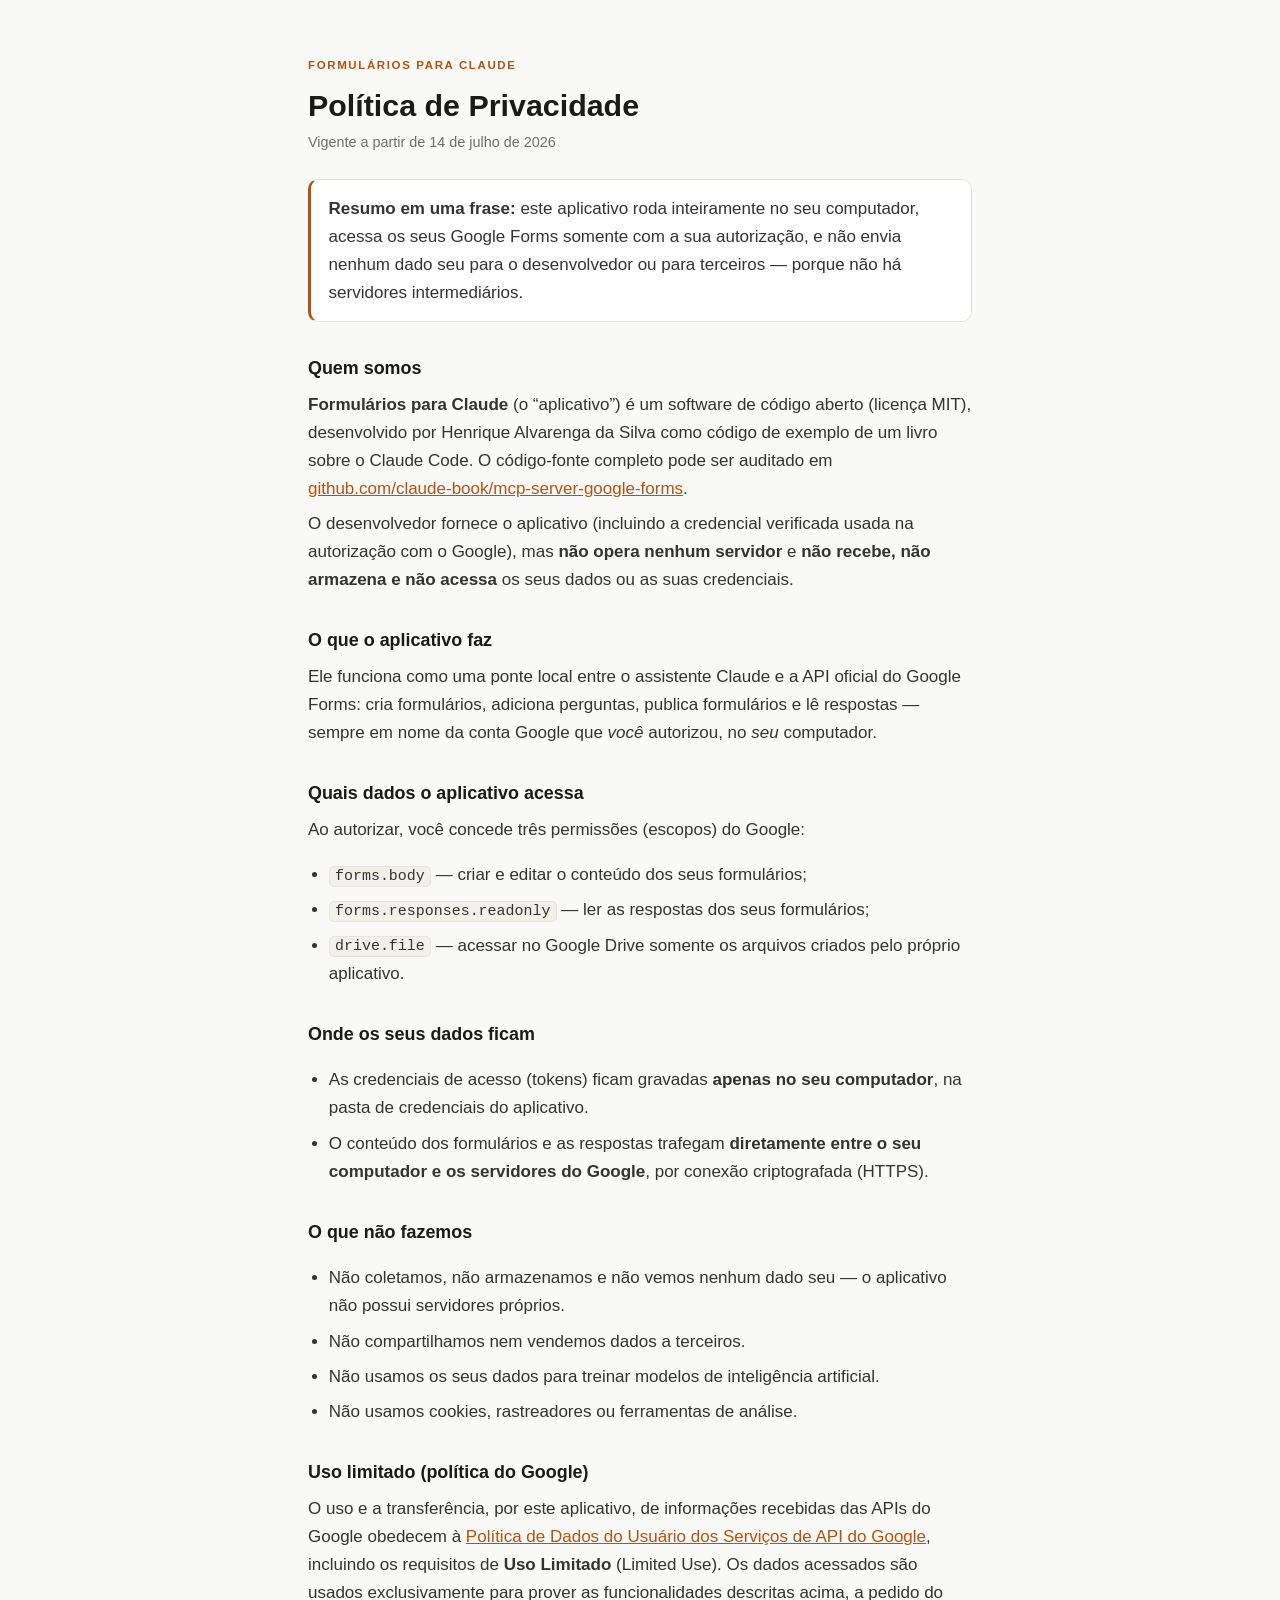
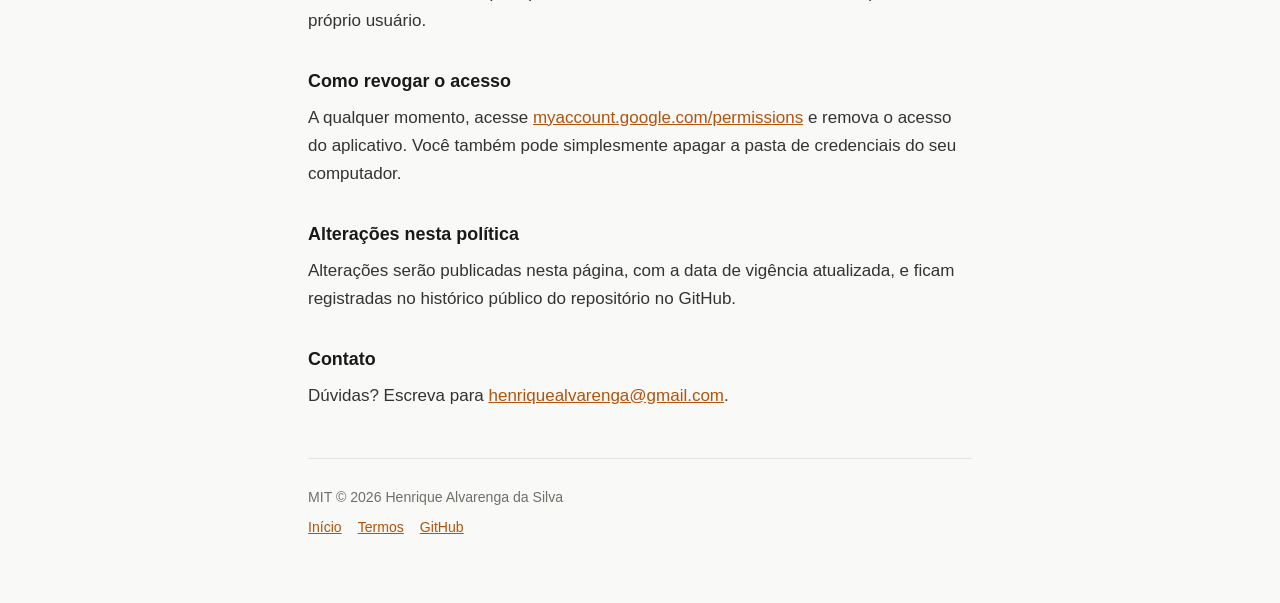
==== privacidade.html @ bb419916 "Add files via upload adicionados paginas para privacidade, termos  do mcp do google forms" ====
<!doctype html>
<html lang="pt-BR">
<head>
<meta charset="utf-8">
<meta name="viewport" content="width=device-width, initial-scale=1">
<title>Política de Privacidade — Formulários para Claude</title>
<link rel="stylesheet" href="styles.css">
</head>
<body>
<div class="wrap">
  <p class="eyebrow">Formulários para Claude</p>
  <h1>Política de Privacidade</h1>
  <p class="date">Vigente a partir de 14 de julho de 2026</p>

  <div class="box">
    <strong>Resumo em uma frase:</strong> este aplicativo roda inteiramente no seu computador,
    acessa os seus Google Forms somente com a sua autorização, e não envia nenhum dado seu
    para o desenvolvedor ou para terceiros — porque não há servidores intermediários.
  </div>

  <h2>Quem somos</h2>
  <p>
    <strong>Formulários para Claude</strong> (o “aplicativo”) é um software de código aberto (licença MIT),
    desenvolvido por Henrique Alvarenga da Silva como código de exemplo de um livro sobre o Claude Code.
    O código-fonte completo pode ser auditado em
    <a href="https://github.com/claude-book/mcp-server-google-forms">github.com/claude-book/mcp-server-google-forms</a>.
  </p>
  <p>
    O desenvolvedor fornece o aplicativo (incluindo a credencial verificada usada na autorização com o Google),
    mas <strong>não opera nenhum servidor</strong> e <strong>não recebe, não armazena e não acessa</strong>
    os seus dados ou as suas credenciais.
  </p>

  <h2>O que o aplicativo faz</h2>
  <p>
    Ele funciona como uma ponte local entre o assistente Claude e a API oficial do Google Forms:
    cria formulários, adiciona perguntas, publica formulários e lê respostas — sempre em nome
    da conta Google que <em>você</em> autorizou, no <em>seu</em> computador.
  </p>

  <h2>Quais dados o aplicativo acessa</h2>
  <p>Ao autorizar, você concede três permissões (escopos) do Google:</p>
  <ul>
    <li><code>forms.body</code> — criar e editar o conteúdo dos seus formulários;</li>
    <li><code>forms.responses.readonly</code> — ler as respostas dos seus formulários;</li>
    <li><code>drive.file</code> — acessar no Google Drive somente os arquivos criados pelo próprio aplicativo.</li>
  </ul>

  <h2>Onde os seus dados ficam</h2>
  <ul>
    <li>As credenciais de acesso (tokens) ficam gravadas <strong>apenas no seu computador</strong>, na pasta de credenciais do aplicativo.</li>
    <li>O conteúdo dos formulários e as respostas trafegam <strong>diretamente entre o seu computador e os servidores do Google</strong>, por conexão criptografada (HTTPS).</li>
  </ul>

  <h2>O que não fazemos</h2>
  <ul>
    <li>Não coletamos, não armazenamos e não vemos nenhum dado seu — o aplicativo não possui servidores próprios.</li>
    <li>Não compartilhamos nem vendemos dados a terceiros.</li>
    <li>Não usamos os seus dados para treinar modelos de inteligência artificial.</li>
    <li>Não usamos cookies, rastreadores ou ferramentas de análise.</li>
  </ul>

  <h2>Uso limitado (política do Google)</h2>
  <p>
    O uso e a transferência, por este aplicativo, de informações recebidas das APIs do Google obedecem à
    <a href="https://developers.google.com/terms/api-services-user-data-policy">Política de Dados do Usuário dos Serviços de API do Google</a>,
    incluindo os requisitos de <strong>Uso Limitado</strong> (Limited Use). Os dados acessados são usados
    exclusivamente para prover as funcionalidades descritas acima, a pedido do próprio usuário.
  </p>

  <h2>Como revogar o acesso</h2>
  <p>
    A qualquer momento, acesse <a href="https://myaccount.google.com/permissions">myaccount.google.com/permissions</a>
    e remova o acesso do aplicativo. Você também pode simplesmente apagar a pasta de credenciais do seu computador.
  </p>

  <h2>Alterações nesta política</h2>
  <p>
    Alterações serão publicadas nesta página, com a data de vigência atualizada, e ficam
    registradas no histórico público do repositório no GitHub.
  </p>

  <h2>Contato</h2>
  <p>Dúvidas? Escreva para <a href="mailto:henriquealvarenga@gmail.com">henriquealvarenga@gmail.com</a>.</p>

  <footer>
    <p>MIT © 2026 Henrique Alvarenga da Silva</p>
    <nav>
      <a href="index.html">Início</a>
      <a href="termos.html">Termos</a>
      <a href="https://github.com/claude-book/mcp-server-google-forms">GitHub</a>
    </nav>
  </footer>
</div>
</body>
</html>
---- styles.css ----
/* Estilo compartilhado pelas páginas do app (paleta editorial clara). */
:root {
  --bg: #f9f9f7;
  --surface: #ffffff;
  --ink: #1a1a1a;
  --body: #333333;
  --muted: #6f6f6a;
  --accent: #b45309;
  --accent-dark: #92400e;
  --line: #e5e5e0;
  --code-bg: #f4efe8;
}
* { box-sizing: border-box; }
body {
  margin: 0; background: var(--bg); color: var(--body);
  font: 17px/1.65 -apple-system, BlinkMacSystemFont, "Segoe UI", Roboto, sans-serif;
}
.wrap { max-width: 44rem; margin: 0 auto; padding: 3.5rem 1.25rem 4rem; }
.eyebrow {
  text-transform: uppercase; letter-spacing: .14em; font-size: .72rem;
  color: var(--accent); font-weight: 700; margin: 0 0 .75rem;
}
h1, h2, h3 { color: var(--ink); }
h1 { font-size: 1.9rem; line-height: 1.2; margin: 0 0 .5rem; text-wrap: balance; }
.date { color: var(--muted); font-size: .9rem; margin: 0 0 1.5rem; }
h2 { font-size: 1.12rem; margin: 2rem 0 .4rem; }
p, li { margin: .45rem 0; }
.lead { font-size: 1.15rem; color: var(--muted); }
ul { padding-left: 1.3rem; }
a { color: var(--accent); }
a:hover { color: var(--accent-dark); }
a:focus-visible { outline: 2px solid var(--accent); outline-offset: 2px; border-radius: 3px; }
code {
  font: .88em ui-monospace, "SF Mono", Menlo, monospace;
  background: var(--code-bg); border: 1px solid var(--line);
  border-radius: 5px; padding: .1em .35em; overflow-wrap: anywhere;
}
.box {
  background: var(--surface); border: 1px solid var(--line);
  border-left: 3px solid var(--accent); border-radius: 10px;
  padding: .9rem 1.1rem; margin: 1rem 0;
}
.links { display: flex; flex-wrap: wrap; gap: .6rem; margin: 1.5rem 0 0; padding: 0; list-style: none; }
.links a {
  display: inline-block; padding: .45rem .9rem; border: 1px solid var(--line);
  border-radius: 999px; background: var(--surface); text-decoration: none;
  font-size: .92rem; font-weight: 600;
}
.links a.primary { background: var(--accent); border-color: var(--accent); color: #fff; }
.links a.primary:hover { background: var(--accent-dark); border-color: var(--accent-dark); }
footer { margin-top: 3rem; padding-top: 1.25rem; border-top: 1px solid var(--line); font-size: .88rem; color: var(--muted); }
footer nav { display: flex; flex-wrap: wrap; gap: 1rem; margin-top: .35rem; }
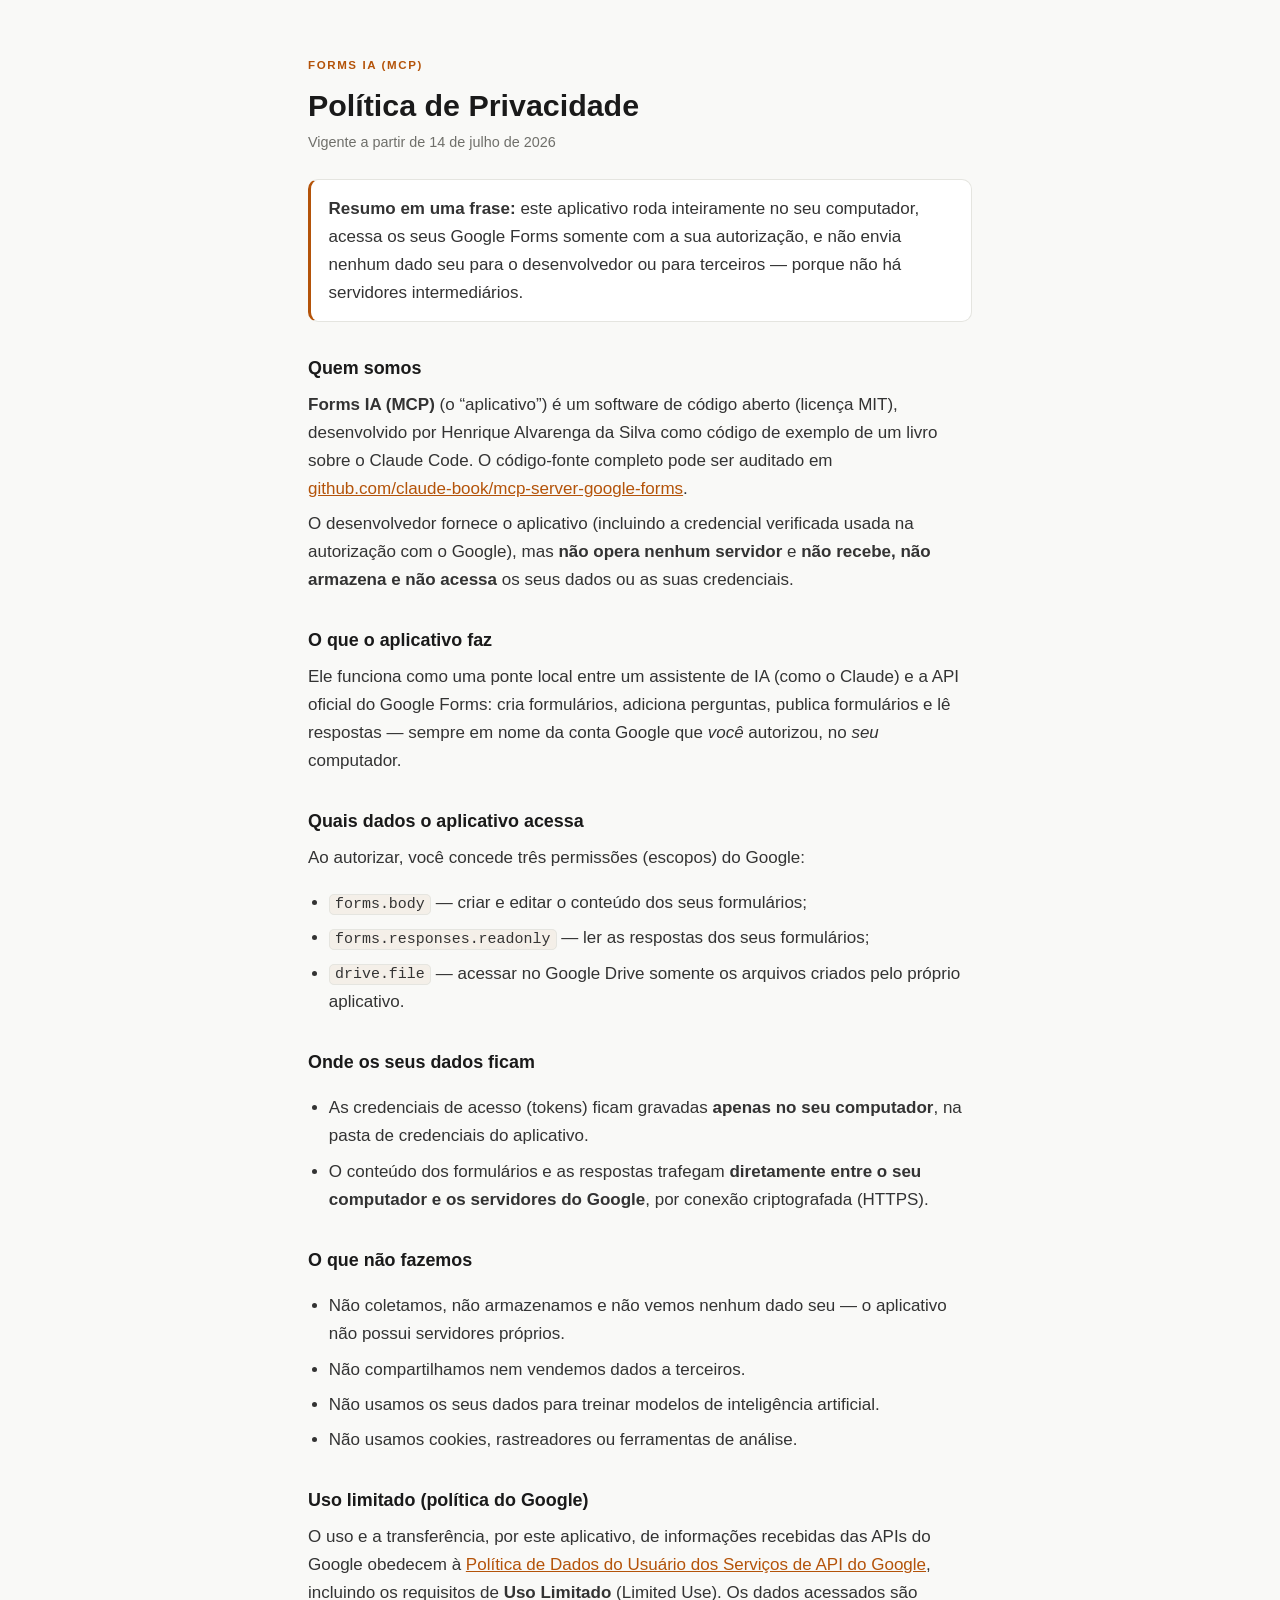
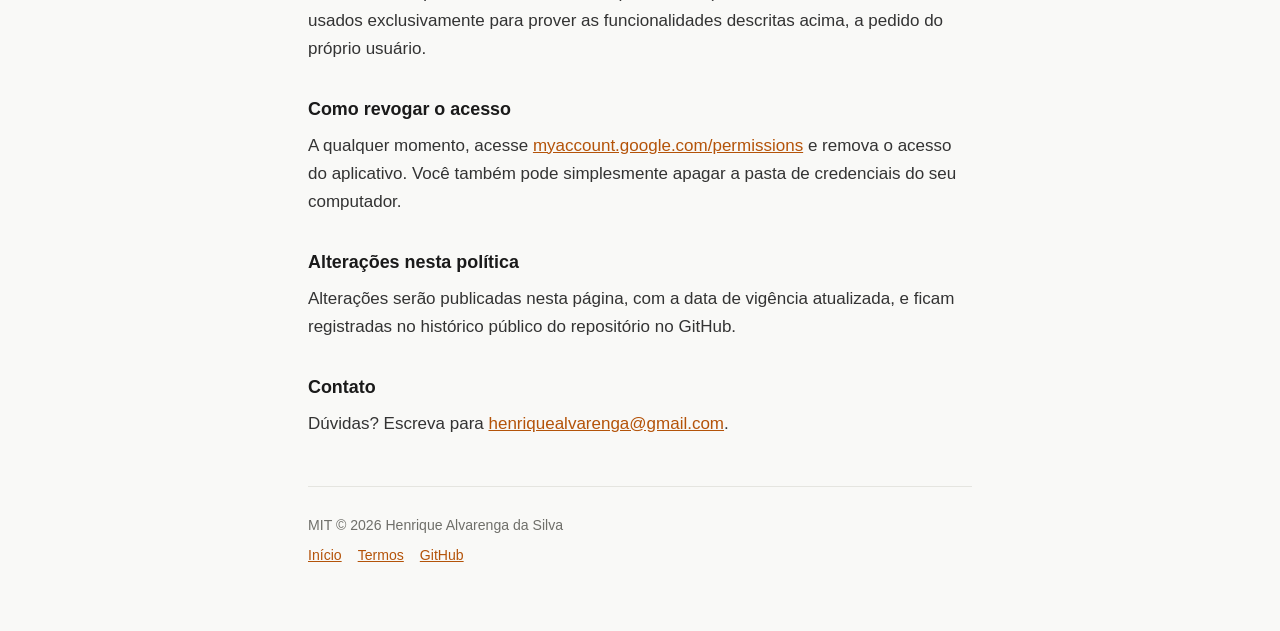
==== commit c00fe03d: "novo nome do app" ====
--- a/privacidade.html
+++ b/privacidade.html
@@ -3,12 +3,12 @@
 <head>
 <meta charset="utf-8">
 <meta name="viewport" content="width=device-width, initial-scale=1">
-<title>Política de Privacidade — Formulários para Claude</title>
+<title>Política de Privacidade — Forms IA (MCP)</title>
 <link rel="stylesheet" href="styles.css">
 </head>
 <body>
 <div class="wrap">
-  <p class="eyebrow">Formulários para Claude</p>
+  <p class="eyebrow">Forms IA (MCP)</p>
   <h1>Política de Privacidade</h1>
   <p class="date">Vigente a partir de 14 de julho de 2026</p>
 
@@ -20,7 +20,7 @@
 
   <h2>Quem somos</h2>
   <p>
-    <strong>Formulários para Claude</strong> (o “aplicativo”) é um software de código aberto (licença MIT),
+    <strong>Forms IA (MCP)</strong> (o “aplicativo”) é um software de código aberto (licença MIT),
     desenvolvido por Henrique Alvarenga da Silva como código de exemplo de um livro sobre o Claude Code.
     O código-fonte completo pode ser auditado em
     <a href="https://github.com/claude-book/mcp-server-google-forms">github.com/claude-book/mcp-server-google-forms</a>.
@@ -33,7 +33,7 @@
 
   <h2>O que o aplicativo faz</h2>
   <p>
-    Ele funciona como uma ponte local entre o assistente Claude e a API oficial do Google Forms:
+    Ele funciona como uma ponte local entre um assistente de IA (como o Claude) e a API oficial do Google Forms:
     cria formulários, adiciona perguntas, publica formulários e lê respostas — sempre em nome
     da conta Google que <em>você</em> autorizou, no <em>seu</em> computador.
   </p>
--- a/styles.css
+++ b/styles.css
@@ -26,6 +26,7 @@
 h2 { font-size: 1.12rem; margin: 2rem 0 .4rem; }
 p, li { margin: .45rem 0; }
 .lead { font-size: 1.15rem; color: var(--muted); }
+.byline { color: var(--muted); font-style: italic; font-size: .98rem; margin: -.15rem 0 0; }
 ul { padding-left: 1.3rem; }
 a { color: var(--accent); }
 a:hover { color: var(--accent-dark); }
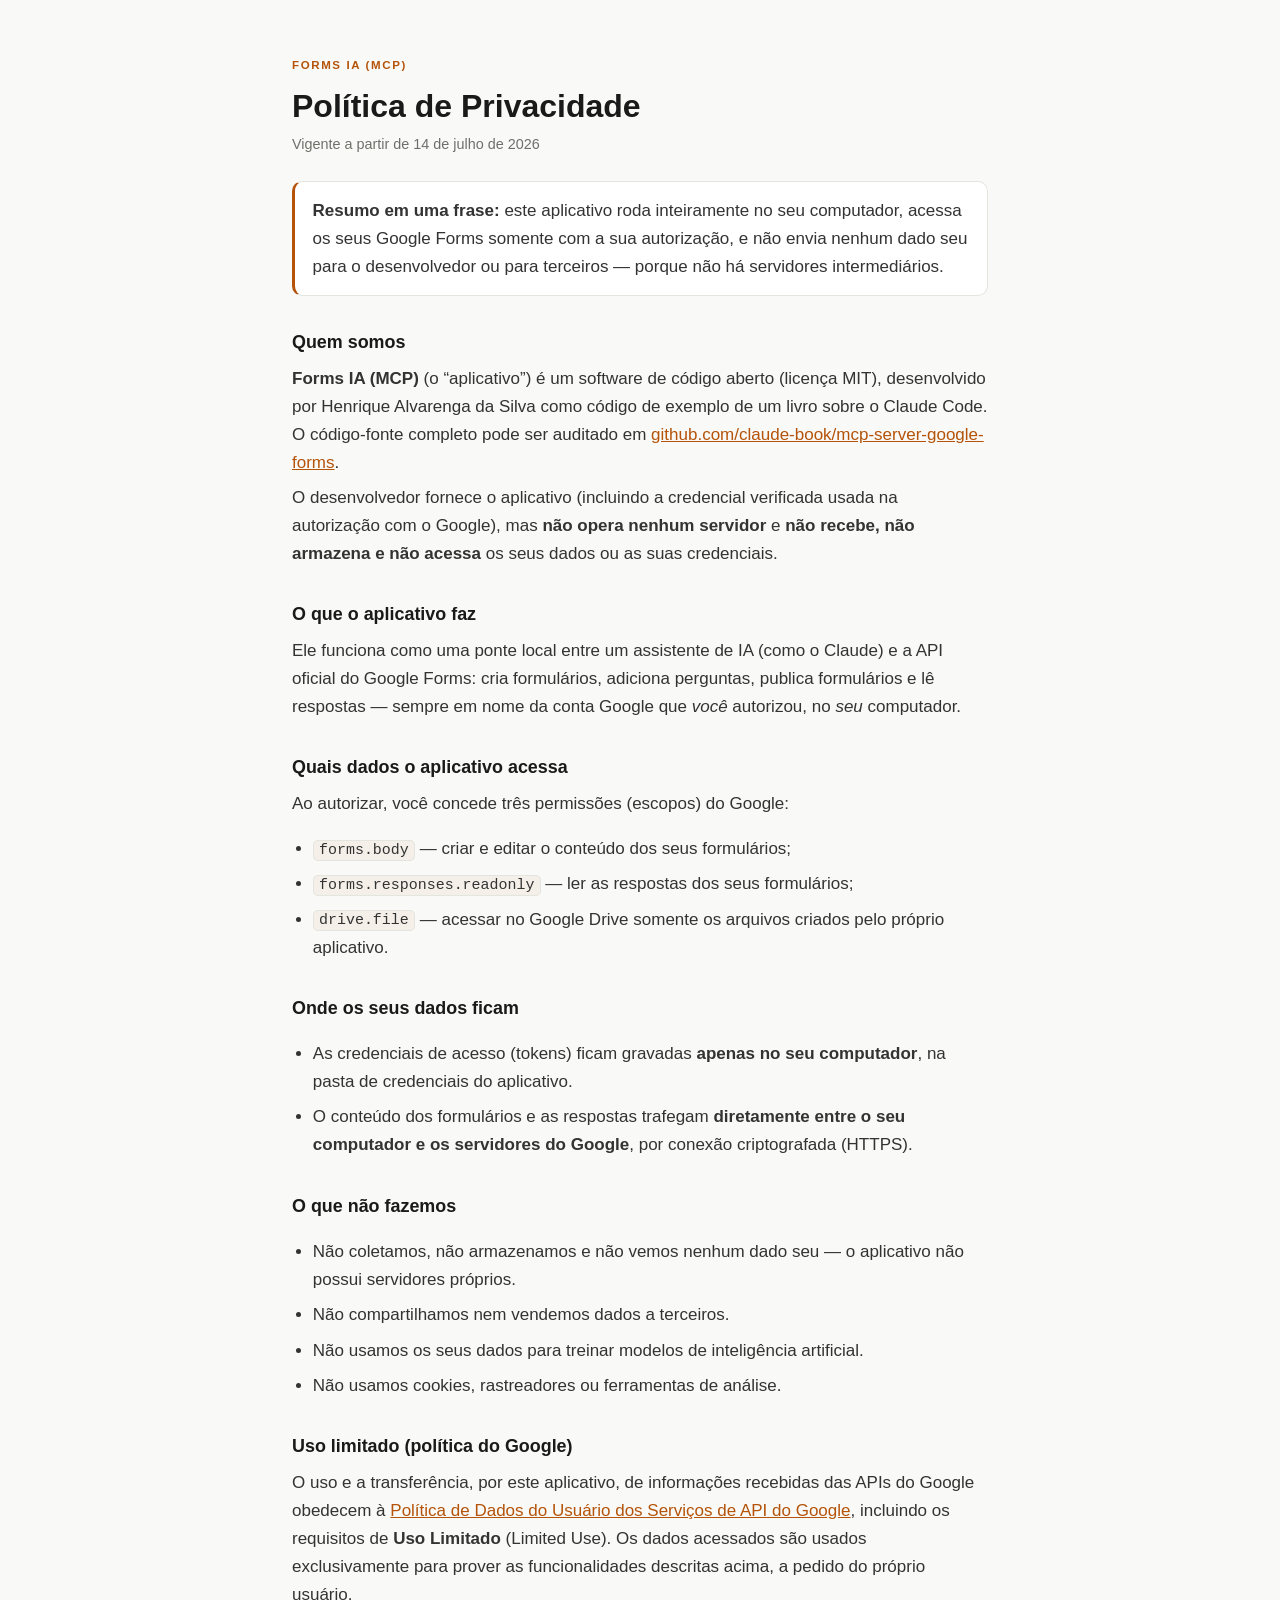
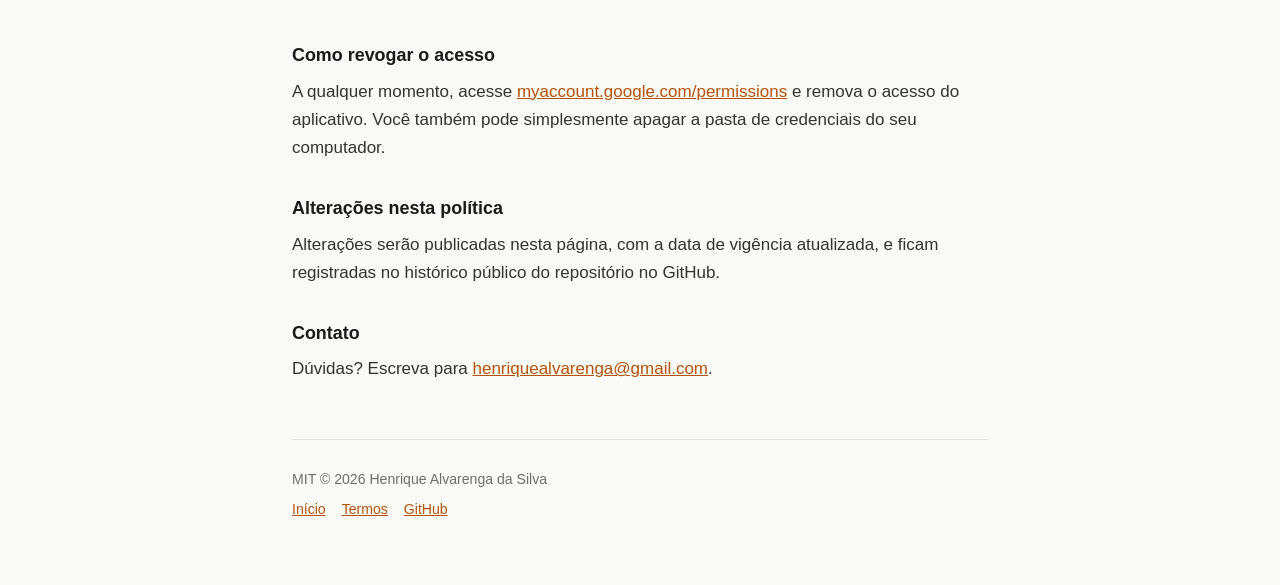
==== commit 98fc84f5: "SEO: canonical, descrição e identificação do autor nas 4 páginas Site estático de quatro páginas (nã" ====
--- a/privacidade.html
+++ b/privacidade.html
@@ -4,6 +4,44 @@
 <meta charset="utf-8">
 <meta name="viewport" content="width=device-width, initial-scale=1">
 <title>Política de Privacidade — Forms IA (MCP)</title>
+<link rel="canonical" href="https://henriquealvarenga.com/mcp/privacidade.html">
+<meta name="description" content="Política de privacidade do Forms IA (MCP): que dados são acessados, como são tratados e o que não é armazenado.">
+<meta property="og:url" content="https://henriquealvarenga.com/mcp/privacidade.html">
+
+<!-- Identificação do autor em dados estruturados (schema.org, JSON-LD).
+     Invisível para o leitor; lido por Google, ChatGPT, Claude e Gemini.
+     O @id da Pessoa é o MESMO usado em henriquealvarenga.com, o que consolida
+     a autoria de tudo o que está publicado no domínio numa única entidade. -->
+<script type="application/ld+json">
+{
+  "@context": "https://schema.org",
+  "@graph": [
+    {
+      "@type": "Person",
+      "@id": "https://henriquealvarenga.com/#pessoa",
+      "name": "Henrique Alvarenga da Silva",
+      "honorificPrefix": "Dr.",
+      "jobTitle": "Médico Psiquiatra e Professor de Medicina",
+      "url": "https://henriquealvarenga.com",
+      "identifier": [
+        { "@type": "PropertyValue", "propertyID": "CRM-MG", "value": "31.778" },
+        { "@type": "PropertyValue", "propertyID": "RQE", "value": "8381" },
+        { "@type": "PropertyValue", "propertyID": "ORCID", "value": "0000-0001-9799-5240" }
+      ],
+      "affiliation": [
+        { "@type": "CollegeOrUniversity", "name": "Universidade Federal de São João del-Rei (UFSJ)" },
+        { "@type": "CollegeOrUniversity", "name": "Centro Universitário Presidente Tancredo de Almeida Neves (UNIPTAN)" }
+      ],
+      "sameAs": [
+        "https://orcid.org/0000-0001-9799-5240",
+        "https://lattes.cnpq.br/6147640440978297",
+        "https://scholar.google.com/citations?user=Fbv4vDsAAAAJ",
+        "https://www.linkedin.com/in/henriquealvarengasilva"
+      ]
+    }
+  ]
+}
+</script>
 <link rel="stylesheet" href="styles.css">
 </head>
 <body>
--- a/styles.css
+++ b/styles.css
@@ -1,4 +1,6 @@
-/* Estilo compartilhado pelas páginas do app (paleta editorial clara). */
+/* Estilo compartilhado pelas páginas do Forms IA (MCP).
+   Paleta editorial clara. As cores ficam nas variáveis abaixo. */
+
 :root {
   --bg: #f9f9f7;
   --surface: #ffffff;
@@ -9,24 +11,34 @@
   --accent-dark: #92400e;
   --line: #e5e5e0;
   --code-bg: #f4efe8;
+  --shadow: 0 1px 2px rgba(26, 26, 26, .05), 0 8px 24px rgba(26, 26, 26, .07);
+  --shadow-hover: 0 2px 4px rgba(26, 26, 26, .07), 0 16px 40px rgba(26, 26, 26, .13);
+
+  /* Cor de cada card */
+  --c-sobre: #166534;   /* verde   */
+  --c-manual: #b45309;  /* âmbar   */
+  --c-rapido: #991b1b;  /* vermelho */
 }
+
 * { box-sizing: border-box; }
+
 body {
   margin: 0; background: var(--bg); color: var(--body);
   font: 17px/1.65 -apple-system, BlinkMacSystemFont, "Segoe UI", Roboto, sans-serif;
 }
-.wrap { max-width: 44rem; margin: 0 auto; padding: 3.5rem 1.25rem 4rem; }
+.wrap { max-width: 46rem; margin: 0 auto; padding: 3.5rem 1.25rem 4rem; }
+
 .eyebrow {
   text-transform: uppercase; letter-spacing: .14em; font-size: .72rem;
   color: var(--accent); font-weight: 700; margin: 0 0 .75rem;
 }
 h1, h2, h3 { color: var(--ink); }
-h1 { font-size: 1.9rem; line-height: 1.2; margin: 0 0 .5rem; text-wrap: balance; }
+h1 { font-size: 2rem; line-height: 1.2; margin: 0 0 .5rem; text-wrap: balance; }
 .date { color: var(--muted); font-size: .9rem; margin: 0 0 1.5rem; }
 h2 { font-size: 1.12rem; margin: 2rem 0 .4rem; }
 p, li { margin: .45rem 0; }
 .lead { font-size: 1.15rem; color: var(--muted); }
-.byline { color: var(--muted); font-style: italic; font-size: .98rem; margin: -.15rem 0 0; }
+.byline { color: var(--muted); font-style: italic; font-size: .98rem; margin: -.1rem 0 .75rem; }
 ul { padding-left: 1.3rem; }
 a { color: var(--accent); }
 a:hover { color: var(--accent-dark); }
@@ -41,6 +53,65 @@
   border-left: 3px solid var(--accent); border-radius: 10px;
   padding: .9rem 1.1rem; margin: 1rem 0;
 }
+
+/* ---- Home: hero ---- */
+.hero { text-align: center; }
+.hero .lead, .hero .byline { margin-left: auto; margin-right: auto; }
+.badge-verified {
+  display: inline-block; margin-top: .75rem; padding: .3rem .8rem;
+  border: 1px solid var(--line); border-radius: 999px; background: var(--surface);
+  font-size: .85rem; font-weight: 600; color: var(--c-sobre);
+}
+
+/* ---- Cards ---- */
+.cards {
+  list-style: none; padding: 0; margin: 2.5rem 0 0;
+  display: grid; gap: 1.1rem;
+  grid-template-columns: repeat(auto-fit, minmax(15rem, 1fr));
+}
+.card {
+  display: flex; flex-direction: column; gap: .5rem;
+  padding: 1.5rem 1.4rem 1.35rem;
+  background: var(--surface);
+  border: 1px solid var(--line);
+  border-top: 4px solid var(--card, var(--accent));
+  border-radius: 14px;
+  text-decoration: none; color: inherit;
+  box-shadow: var(--shadow);
+  transition: transform .18s ease, box-shadow .18s ease;
+}
+.card:hover, .card:focus-visible {
+  transform: translateY(-4px);
+  box-shadow: var(--shadow-hover);
+  outline: none;
+}
+.card__icon {
+  display: inline-flex; align-items: center; justify-content: center;
+  width: 3rem; height: 3rem; border-radius: 12px;
+  font-size: 1.5rem; margin-bottom: .35rem;
+  background: color-mix(in srgb, var(--card, var(--accent)) 13%, transparent);
+}
+.card__title { font-size: 1.15rem; font-weight: 700; color: var(--ink); }
+.card__desc { color: var(--muted); font-size: .96rem; flex: 1; }
+.card__arrow { margin-top: .4rem; font-weight: 700; font-size: .92rem; color: var(--card, var(--accent)); }
+.card:hover .card__arrow { text-decoration: underline; }
+.card--sobre  { --card: var(--c-sobre); }
+.card--manual { --card: var(--c-manual); }
+.card--rapido { --card: var(--c-rapido); }
+@supports not (background: color-mix(in srgb, red 10%, transparent)) {
+  .card__icon { background: var(--bg); }
+}
+
+/* ---- Botão de voltar (páginas internas) ---- */
+.back {
+  display: inline-flex; align-items: center; gap: .4rem;
+  text-decoration: none; font-weight: 600; font-size: .92rem;
+  color: var(--muted); margin-bottom: 1.5rem;
+}
+.back:hover { color: var(--accent); }
+.page-accent h1 { border-left: 5px solid var(--page, var(--accent)); padding-left: .7rem; }
+
+/* ---- Links em pílula ---- */
 .links { display: flex; flex-wrap: wrap; gap: .6rem; margin: 1.5rem 0 0; padding: 0; list-style: none; }
 .links a {
   display: inline-block; padding: .45rem .9rem; border: 1px solid var(--line);
@@ -49,5 +120,10 @@
 }
 .links a.primary { background: var(--accent); border-color: var(--accent); color: #fff; }
 .links a.primary:hover { background: var(--accent-dark); border-color: var(--accent-dark); }
-footer { margin-top: 3rem; padding-top: 1.25rem; border-top: 1px solid var(--line); font-size: .88rem; color: var(--muted); }
+
+/* ---- Rodapé ---- */
+footer {
+  margin-top: 3.5rem; padding-top: 1.25rem; border-top: 1px solid var(--line);
+  font-size: .88rem; color: var(--muted);
+}
 footer nav { display: flex; flex-wrap: wrap; gap: 1rem; margin-top: .35rem; }
